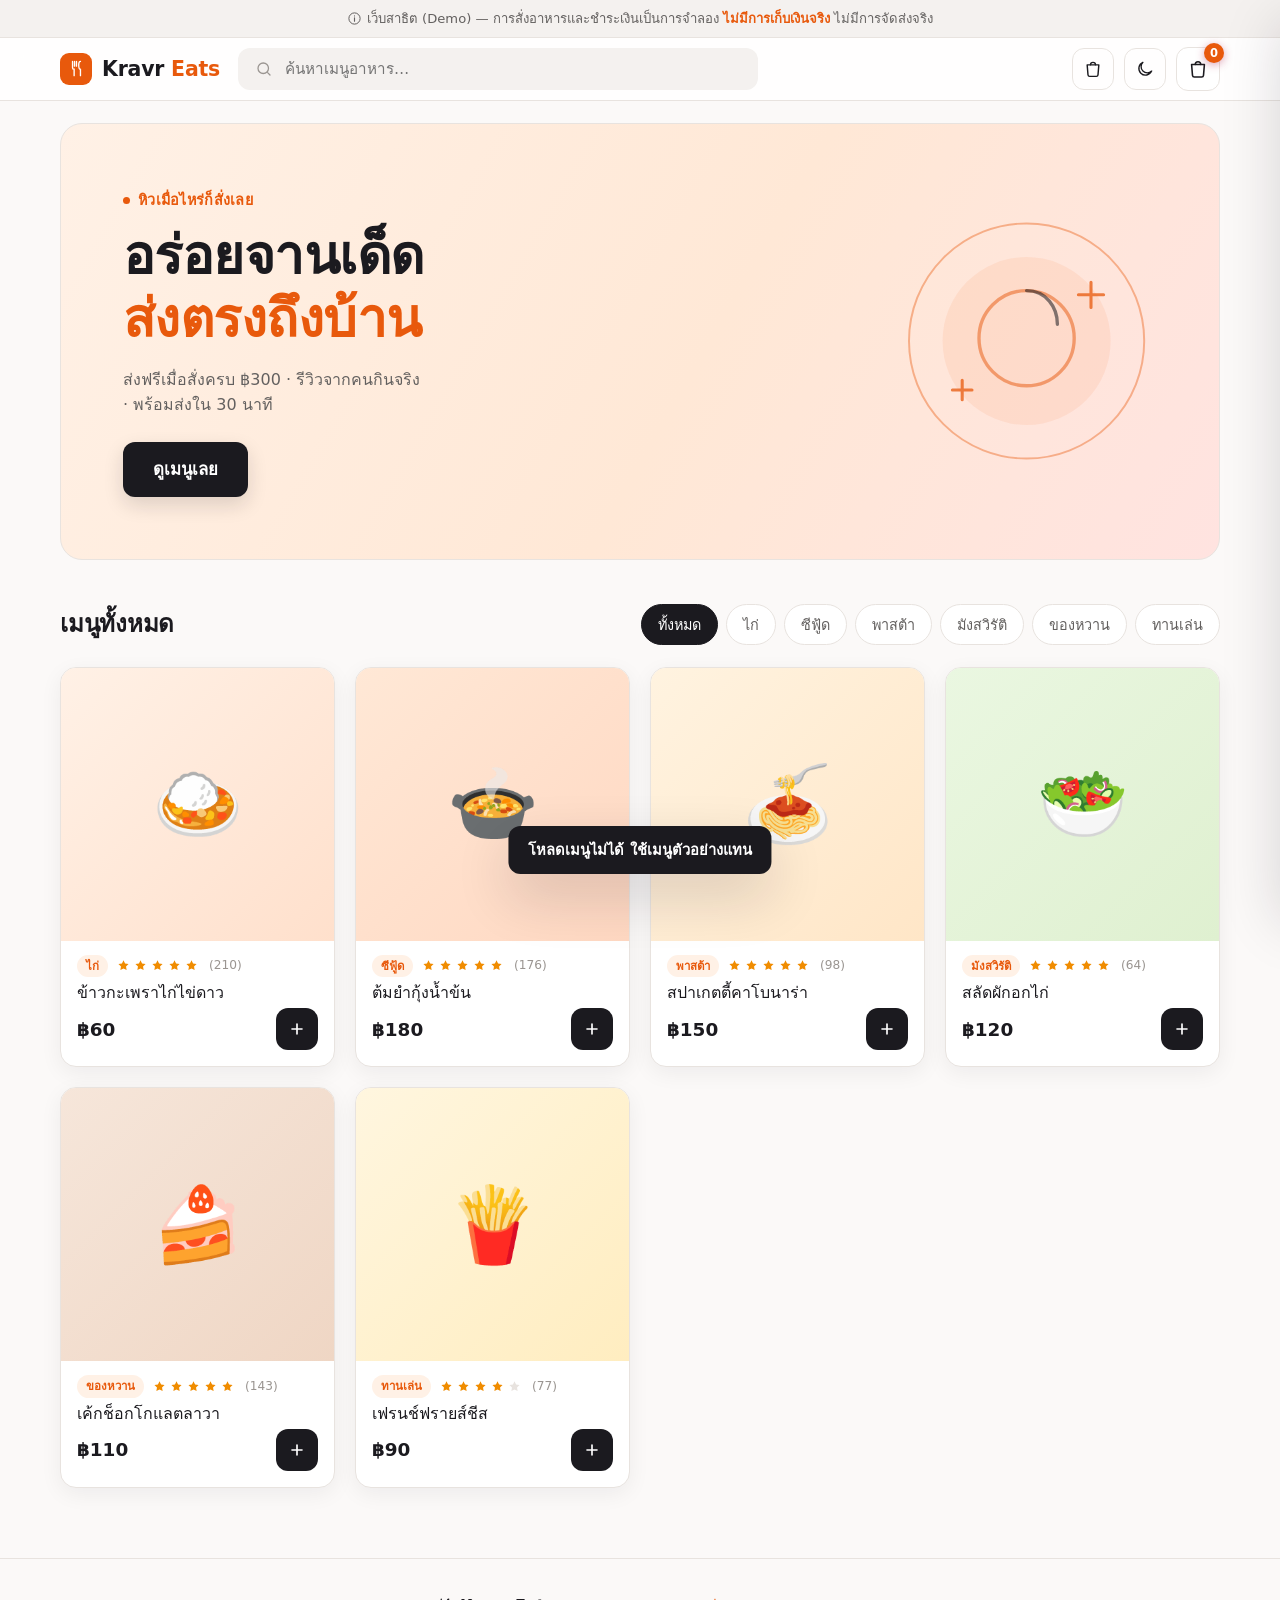
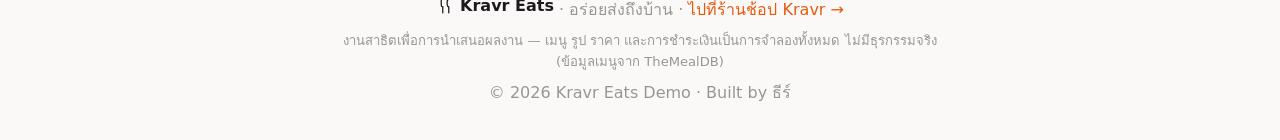
==== food.html @ 6f61c6dc "Add Kravr Eats — food ordering page with menu API and customer reviews - New food.html/food.css/food" ====
<!DOCTYPE html>
<html lang="th">
<head>
  <meta charset="UTF-8" />
  <meta name="viewport" content="width=device-width, initial-scale=1, viewport-fit=cover" />

  <meta http-equiv="Content-Security-Policy"
        content="default-src 'self';
                 script-src 'self' 'sha256-mTJ4cJaTm2Gw95GeXEpZdvEEY9ybh6FZu1bwcNE7QlY=';
                 style-src 'self' https://fonts.googleapis.com 'sha256-Ji1UslKBIeFAUjRU+6GY3Yak5Q/PdBpmBS4zdshiGfY=' 'sha256-94IHAwqZOHPP2ykTpic3GQDxOYct6jCHc4tEHx0JMi0=';
                 font-src https://fonts.gstatic.com;
                 img-src 'self' data: https://www.themealdb.com;
                 connect-src 'self' https://www.themealdb.com;
                 base-uri 'self';
                 form-action 'self';
                 object-src 'none'" />
  <meta name="referrer" content="strict-origin-when-cross-origin" />
  <meta name="color-scheme" content="light dark" />
  <meta name="theme-color" content="#ffffff" />

  <title>Kravr Eats — สั่งอาหารออนไลน์ ส่งถึงบ้าน</title>
  <meta name="description" content="Kravr Eats สั่งอาหารจากเมนูจานเด็ดทั่วโลก รีวิวได้จริง ส่งถึงบ้าน (เว็บสาธิต look & feel — ไม่มีการชำระเงินจริง)" />

  <link rel="icon" href="favicon.svg" type="image/svg+xml" />
  <link rel="preconnect" href="https://fonts.googleapis.com" />
  <link rel="preconnect" href="https://fonts.gstatic.com" crossorigin />
  <link rel="stylesheet"
        href="https://fonts.googleapis.com/css2?family=Prompt:wght@500;600;700&family=IBM+Plex+Sans+Thai:wght@400;500;600&display=swap" />
  <link rel="stylesheet" href="styles.css" />
  <link rel="stylesheet" href="food.css" />
  <script src="theme-init.js"></script>
  <script src="food.js" defer></script>
</head>
<body>
  <a class="skip-link" href="#menu">ข้ามไปยังเมนู</a>

  <div class="demo-bar"><svg viewBox="0 0 24 24" width="15" height="15" aria-hidden="true"><circle cx="12" cy="12" r="9" fill="none" stroke="currentColor" stroke-width="1.6"/><path d="M12 11v5.2M12 7.8h.01" stroke="currentColor" stroke-width="1.8" stroke-linecap="round"/></svg>เว็บสาธิต (Demo) — การสั่งอาหารและชำระเงินเป็นการจำลอง <strong>ไม่มีการเก็บเงินจริง</strong> ไม่มีการจัดส่งจริง</div>

  <header class="nav" id="nav">
    <div class="nav__inner">
      <a class="brand" href="#top" aria-label="Kravr Eats หน้าแรก">
        <span class="brand__mark brand__mark--eats" aria-hidden="true"><svg viewBox="0 0 24 24" aria-hidden="true"><path d="M7 3v8a2 2 0 0 0 2 2v8M9.5 3v6M12 3v6M12 3v0" fill="none" stroke="currentColor" stroke-width="1.7" stroke-linecap="round"/><path d="M17 3c-1.5 0-2.2 1.6-2.2 4.5S15.5 13 17 13v8" fill="none" stroke="currentColor" stroke-width="1.7" stroke-linecap="round" stroke-linejoin="round"/></svg></span>
        <span class="brand__name">Kravr <span class="brand__eats">Eats</span></span>
      </a>

      <div class="search">
        <svg width="18" height="18" viewBox="0 0 24 24" aria-hidden="true"><circle cx="11" cy="11" r="7" fill="none" stroke="currentColor" stroke-width="1.7"/><path d="m20 20-3.2-3.2" stroke="currentColor" stroke-width="1.7" stroke-linecap="round"/></svg>
        <input type="search" id="search" placeholder="ค้นหาเมนูอาหาร…" aria-label="ค้นหาอาหาร" autocomplete="off" />
      </div>

      <div class="nav__actions">
        <a class="icon-btn nav-link" href="index.html" aria-label="ไปที่ร้านช้อป Kravr" title="ร้านช้อป Kravr">
          <svg width="20" height="20" viewBox="0 0 24 24" aria-hidden="true"><path d="M5 7h14l-1 12a2 2 0 0 1-2 1.8H8A2 2 0 0 1 6 19L5 7Z" fill="none" stroke="currentColor" stroke-width="1.7" stroke-linejoin="round"/><path d="M9 7a3 3 0 0 1 6 0" fill="none" stroke="currentColor" stroke-width="1.7" stroke-linecap="round"/></svg>
        </a>
        <button class="icon-btn" type="button" data-theme-toggle aria-label="สลับโหมดสว่าง/มืด">
          <svg class="ic-sun" width="20" height="20" viewBox="0 0 24 24" aria-hidden="true"><circle cx="12" cy="12" r="4.2" fill="none" stroke="currentColor" stroke-width="1.6"/><path d="M12 2v2.5M12 19.5V22M2 12h2.5M19.5 12H22M4.9 4.9l1.8 1.8M17.3 17.3l1.8 1.8M19.1 4.9l-1.8 1.8M6.7 17.3l-1.8 1.8" stroke="currentColor" stroke-width="1.6" stroke-linecap="round"/></svg>
          <svg class="ic-moon" width="20" height="20" viewBox="0 0 24 24" aria-hidden="true"><path d="M20 14.5A8 8 0 1 1 9.5 4a6.3 6.3 0 0 0 10.5 10.5Z" fill="none" stroke="currentColor" stroke-width="1.6" stroke-linejoin="round"/></svg>
        </button>
        <button class="cart-btn" type="button" data-open-cart aria-label="เปิดตะกร้าอาหาร">
          <svg width="22" height="22" viewBox="0 0 24 24" aria-hidden="true"><path d="M5 7h14l-1 12a2 2 0 0 1-2 1.8H8A2 2 0 0 1 6 19L5 7Z" fill="none" stroke="currentColor" stroke-width="1.7" stroke-linejoin="round"/><path d="M9 7a3 3 0 0 1 6 0" fill="none" stroke="currentColor" stroke-width="1.7" stroke-linecap="round"/></svg>
          <span class="cart-btn__badge" data-cart-count hidden>0</span>
        </button>
      </div>
    </div>
  </header>

  <main id="top">
    <section class="hero">
      <div class="hero__text hero__text--eats">
        <span class="hero__eyebrow">หิวเมื่อไหร่ก็สั่งเลย</span>
        <h1 class="hero__title">อร่อยจานเด็ด<br /><span class="grad">ส่งตรงถึงบ้าน</span></h1>
        <p class="hero__sub">ส่งฟรีเมื่อสั่งครบ ฿300 · รีวิวจากคนกินจริง · พร้อมส่งใน 30 นาที</p>
        <a class="btn btn--lg" href="#menu">ดูเมนูเลย</a>
        <div class="hero__art hero__art--eats" aria-hidden="true">
          <svg viewBox="0 0 200 200">
            <circle class="ha-ring" cx="104" cy="100" r="84" />
            <circle class="ha-disc" cx="104" cy="100" r="60" />
            <circle class="ha-bag" cx="104" cy="98" r="34" />
            <path class="ha-handle" d="M104 64c14 0 22 12 22 24" />
            <path class="ha-spark" d="M150 58v18M141 67h18" />
            <path class="ha-spark2" d="M58 128v14M51 135h14" />
          </svg>
        </div>
      </div>
    </section>

    <section class="catalog" id="menu">
      <div class="catalog__head">
        <h2>เมนูทั้งหมด</h2>
        <div class="filters" role="tablist" aria-label="หมวดหมู่อาหาร" data-filters></div>
      </div>
      <div class="products" data-grid aria-live="polite"></div>
      <p class="empty-results" data-empty-results hidden>ไม่พบเมนูที่ตรงกับคำค้นหา — ลองคำอื่นดูอีกครั้งนะ</p>
    </section>
  </main>

  <footer class="footer">
    <p><span class="footer__brand"><svg viewBox="0 0 24 24" aria-hidden="true"><path d="M7 3v8a2 2 0 0 0 2 2v8" fill="none" stroke="currentColor" stroke-width="1.7" stroke-linecap="round"/><path d="M17 3c-1.5 0-2.2 1.6-2.2 4.5S15.5 13 17 13v8" fill="none" stroke="currentColor" stroke-width="1.7" stroke-linecap="round" stroke-linejoin="round"/></svg> <strong>Kravr Eats</strong></span> · อร่อยส่งถึงบ้าน · <a class="footer__link" href="index.html">ไปที่ร้านช้อป Kravr →</a></p>
    <p class="footer__fine">งานสาธิตเพื่อการนำเสนอผลงาน — เมนู รูป ราคา และการชำระเงินเป็นการจำลองทั้งหมด ไม่มีธุรกรรมจริง (ข้อมูลเมนูจาก TheMealDB)</p>
    <p>© <span data-year>2026</span> Kravr Eats Demo · Built by ธีร์</p>
  </footer>

  <!-- Cart drawer -->
  <div class="scrim" data-scrim hidden></div>
  <aside class="cart" data-cart aria-label="ตะกร้าอาหาร" aria-hidden="true">
    <div class="cart__head">
      <h2>ตะกร้าของคุณ</h2>
      <button class="icon-btn" type="button" data-close-cart aria-label="ปิดตะกร้า">
        <svg width="20" height="20" viewBox="0 0 24 24" aria-hidden="true"><path d="M6 6l12 12M18 6 6 18" stroke="currentColor" stroke-width="1.8" stroke-linecap="round"/></svg>
      </button>
    </div>

    <div class="ship-progress" data-ship-wrap>
      <p data-ship-text></p>
      <div class="ship-progress__bar"><span data-ship-bar></span></div>
    </div>

    <div class="cart__items" data-cart-items></div>

    <div class="cart__empty" data-cart-empty>
      <span aria-hidden="true"><svg viewBox="0 0 24 24" aria-hidden="true"><path d="M4 5h2l1.6 11.2A2 2 0 0 0 9.6 18h8.2a2 2 0 0 0 2-1.6L21 8H7" fill="none" stroke="currentColor" stroke-width="1.5" stroke-linecap="round" stroke-linejoin="round"/><circle cx="10" cy="21" r="1.3" fill="currentColor"/><circle cx="18" cy="21" r="1.3" fill="currentColor"/></svg></span>
      <p>ยังไม่มีอาหารในตะกร้า</p>
      <button class="btn btn--soft" type="button" data-close-cart>เลือกเมนูอาหาร</button>
    </div>

    <div class="cart__foot" data-cart-foot hidden>
      <div class="cart__row"><span>ยอดรวม</span><strong data-cart-subtotal>฿0</strong></div>
      <div class="cart__row cart__row--muted"><span>ค่าจัดส่ง</span><span data-cart-ship>—</span></div>
      <div class="cart__row cart__row--total"><span>รวมทั้งหมด</span><strong data-cart-total>฿0</strong></div>
      <button class="btn btn--block btn--lg" type="button" data-checkout>สั่งอาหารเลย</button>
    </div>
  </aside>

  <!-- Checkout modal -->
  <div class="modal" data-checkout-modal aria-hidden="true" role="dialog" aria-modal="true" aria-labelledby="co-title">
    <div class="modal__backdrop" data-close-checkout></div>
    <div class="modal__card">
      <div data-checkout-step="form">
        <div class="modal__head">
          <h2 id="co-title">สั่งอาหาร</h2>
          <button class="icon-btn" type="button" data-close-checkout aria-label="ปิด">
            <svg width="20" height="20" viewBox="0 0 24 24" aria-hidden="true"><path d="M6 6l12 12M18 6 6 18" stroke="currentColor" stroke-width="1.8" stroke-linecap="round"/></svg>
          </button>
        </div>
        <p class="modal__demo"><svg viewBox="0 0 24 24" aria-hidden="true"><rect x="5" y="10.5" width="14" height="9" rx="2" fill="none" stroke="currentColor" stroke-width="1.6"/><path d="M8 10.5V8a4 4 0 0 1 8 0v2.5" fill="none" stroke="currentColor" stroke-width="1.6" stroke-linecap="round"/></svg>โหมดสาธิต — ข้อมูลไม่ถูกส่งหรือบันทึกที่ใด และไม่มีการเรียกเก็บเงิน</p>

        <form data-checkout-form novalidate>
          <fieldset class="field-group">
            <legend>ที่อยู่จัดส่ง</legend>
            <label class="field"><span>ชื่อผู้รับ</span><input type="text" name="name" autocomplete="name" placeholder="เช่น สมชาย ใจดี" required /></label>
            <label class="field"><span>เบอร์โทร</span><input type="tel" name="phone" inputmode="tel" autocomplete="tel" placeholder="08x-xxx-xxxx" /></label>
            <label class="field"><span>ที่อยู่จัดส่ง</span><textarea name="address" rows="2" autocomplete="street-address" placeholder="บ้านเลขที่ ถนน แขวง/ตำบล เขต/อำเภอ จังหวัด รหัสไปรษณีย์" required></textarea></label>
            <label class="field"><span>หมายเหตุถึงร้าน (ถ้ามี)</span><input type="text" name="note" placeholder="เช่น ไม่เผ็ด / ไม่ใส่ผักชี" /></label>
          </fieldset>

          <fieldset class="field-group">
            <legend>วิธีชำระเงิน <span class="tag-demo">สาธิต</span></legend>
            <label class="pay"><input type="radio" name="pay" value="cod" checked /><span class="pay__ic" aria-hidden="true"><svg viewBox="0 0 24 24"><rect x="3" y="6.5" width="18" height="11" rx="2" fill="none" stroke="currentColor" stroke-width="1.6"/><circle cx="12" cy="12" r="2.4" fill="none" stroke="currentColor" stroke-width="1.6"/><path d="M6 9.5h.01M18 14.5h.01" stroke="currentColor" stroke-width="1.8" stroke-linecap="round"/></svg></span><span><strong>เก็บเงินปลายทาง (COD)</strong><small>จ่ายกับคนส่งเมื่อได้รับอาหาร</small></span></label>
            <label class="pay"><input type="radio" name="pay" value="promptpay" /><span class="pay__ic" aria-hidden="true"><svg viewBox="0 0 24 24"><rect x="4" y="4" width="6" height="6" rx="1" fill="none" stroke="currentColor" stroke-width="1.6"/><rect x="14" y="4" width="6" height="6" rx="1" fill="none" stroke="currentColor" stroke-width="1.6"/><rect x="4" y="14" width="6" height="6" rx="1" fill="none" stroke="currentColor" stroke-width="1.6"/><path d="M14 14.5h2.5V17M20 14v6M14.5 20H17" stroke="currentColor" stroke-width="1.6" stroke-linecap="round" stroke-linejoin="round"/></svg></span><span><strong>พร้อมเพย์ QR</strong><small>สาธิต</small></span></label>
          </fieldset>
        </form>
      </div>

      <div data-checkout-step="success" hidden>
        <div class="success">
          <div class="success__badge" aria-hidden="true"><svg viewBox="0 0 24 24"><path d="M5 12.5l4.5 4.5L19 7.5" fill="none" stroke="currentColor" stroke-width="2.4" stroke-linecap="round" stroke-linejoin="round"/></svg></div>
          <h2>สั่งอาหารสำเร็จ</h2>
          <p data-success-msg>ร้านกำลังเตรียมอาหารให้คุณ</p>
          <div class="success__order">
            <div><span>เลขที่ออเดอร์</span><strong data-order-no>#EAT-000000</strong></div>
            <div><span>ยอดชำระ</span><strong data-order-total>฿0</strong></div>
            <div><span>เวลาส่งโดยประมาณ</span><strong data-order-eta>30–40 นาที</strong></div>
          </div>
          <p class="success__note">(นี่คือการจำลอง — ไม่มีการเรียกเก็บเงินและจะไม่มีการจัดส่งจริง)</p>
          <button class="btn btn--block btn--lg" type="button" data-close-checkout>สั่งเมนูอื่นต่อ</button>
        </div>
      </div>

      <div class="modal__foot" data-checkout-foot>
        <div class="cart__row cart__row--total"><span>รวมทั้งหมด</span><strong data-co-total>฿0</strong></div>
        <button class="btn btn--block btn--lg" type="submit" form="" data-place-order>ยืนยันสั่งอาหาร</button>
      </div>
    </div>
  </div>

  <!-- Dish detail modal (with reviews) -->
  <div class="modal" data-dish-modal aria-hidden="true" role="dialog" aria-modal="true" aria-labelledby="dish-title">
    <div class="modal__backdrop" data-close-dish></div>
    <div class="modal__card detail" data-dish-content></div>
  </div>

  <div class="toast" data-toast aria-live="polite" hidden></div>
  <div class="confetti" data-confetti aria-hidden="true"></div>
</body>
</html>
---- styles.css ----
/* =========================================================
   Kravr — shopping demo (look & feel) · refined / professional
   ========================================================= */
:root {
  --bg: #fbf9f8; --surface: #ffffff; --surface-2: #f4f1ef; --line: #e8e3df;
  --ink: #1b1a1f; --dim: #63605f; --mute: #9a9591;
  --accent: #b4315a; --accent-2: #d9668a; --accent-soft: #fbeef2;
  --btn: #1b1a1f; --btn-fg: #ffffff; --btn-hover: #34323a;
  --ok: #2f9e6f; --warn: #c98a20; --star: #d9a441;
  --font-head: "Prompt", -apple-system, BlinkMacSystemFont, "Segoe UI", system-ui, sans-serif;
  --font: "IBM Plex Sans Thai", -apple-system, BlinkMacSystemFont, "Segoe UI", system-ui, sans-serif;
  --maxw: 1200px; --radius: 16px; --ease: cubic-bezier(0.22, 1, 0.36, 1);
  --shadow: 0 6px 22px rgba(24, 20, 28, 0.06); --shadow-lg: 0 22px 55px rgba(24, 20, 28, 0.16);
  --navh: 62px;
}
*, *::before, *::after { box-sizing: border-box; }
html { -webkit-text-size-adjust: 100%; }
body { margin: 0; font-family: var(--font); background: var(--bg); color: var(--ink); line-height: 1.6; -webkit-font-smoothing: antialiased; }
body.no-scroll { overflow: hidden; }
h1, h2, h3, h4 { font-family: var(--font-head); font-weight: 600; line-height: 1.2; margin: 0; }
p { margin: 0; }
a { color: inherit; text-decoration: none; }
button { font-family: inherit; }
ul { margin: 0; padding: 0; list-style: none; }
svg { display: block; }
:focus-visible { outline: 2px solid var(--accent); outline-offset: 2px; border-radius: 8px; }
.grad { color: var(--accent); }
.skip-link { position: fixed; top: -60px; left: 12px; z-index: 300; background: var(--ink); color: #fff; padding: 10px 16px; border-radius: 10px; transition: top 0.2s; }
.skip-link:focus { top: 12px; }

/* Buttons */
.btn { display: inline-flex; align-items: center; justify-content: center; gap: 8px; font-family: var(--font-head); font-weight: 600; font-size: 0.98rem; padding: 12px 24px; border: 0; border-radius: 12px; cursor: pointer; color: var(--btn-fg); background: var(--btn); box-shadow: 0 8px 20px rgba(24, 20, 28, 0.14); transition: transform 0.2s var(--ease), box-shadow 0.2s, background 0.2s; }
.btn:hover { transform: translateY(-2px); background: var(--btn-hover); box-shadow: 0 12px 26px rgba(24, 20, 28, 0.2); }
.btn:active { transform: translateY(0) scale(0.98); }
.btn--lg { padding: 14px 30px; font-size: 1.05rem; }
.btn--block { width: 100%; }
.btn--soft { background: var(--surface-2); color: var(--ink); box-shadow: none; }
.btn--soft:hover { background: var(--line); box-shadow: none; }
.icon-btn { width: 42px; height: 42px; border-radius: 12px; display: grid; place-items: center; background: transparent; color: var(--ink); border: 1px solid var(--line); cursor: pointer; transition: background 0.2s, transform 0.2s; }
.icon-btn:hover { background: var(--surface-2); }
.icon-btn .ic-sun { display: none; } .icon-btn .ic-moon { display: block; }

/* Demo bar */
.demo-bar { background: var(--surface-2); color: var(--dim); font-size: 0.82rem; text-align: center; padding: 8px 16px; border-bottom: 1px solid var(--line); }
.demo-bar strong { color: var(--accent); }
.demo-bar svg { display: inline-block; vertical-align: -3px; margin-right: 5px; }

/* Nav */
.nav { position: sticky; top: 0; z-index: 90; background: rgba(255,255,255,0.82); backdrop-filter: saturate(150%) blur(14px); -webkit-backdrop-filter: saturate(150%) blur(14px); border-bottom: 1px solid var(--line); }
.nav__inner { max-width: var(--maxw); margin: 0 auto; height: var(--navh); padding: 0 20px; display: flex; align-items: center; gap: 18px; }
.brand { display: inline-flex; align-items: center; gap: 10px; font-family: var(--font-head); font-weight: 700; font-size: 1.28rem; flex: none; }
.brand__mark { width: 32px; height: 32px; border-radius: 9px; background: var(--ink); color: #fff; display: grid; place-items: center; flex: none; }
.brand__mark svg { width: 19px; height: 19px; }
.brand__name { color: var(--ink); letter-spacing: -0.01em; }
.search { flex: 1; max-width: 520px; display: flex; align-items: center; gap: 10px; background: var(--surface-2); border: 1px solid transparent; border-radius: 12px; padding: 0 16px; color: var(--mute); height: 42px; transition: border-color 0.2s, background 0.2s; }
.search:focus-within { border-color: var(--ink); background: var(--surface); }
.search input { flex: 1; border: 0; background: transparent; font-family: var(--font); font-size: 0.95rem; color: var(--ink); outline: none; height: 100%; }
.nav__actions { display: flex; align-items: center; gap: 10px; margin-left: auto; }
.cart-btn { position: relative; width: 44px; height: 44px; border-radius: 12px; border: 1px solid var(--line); background: var(--surface); color: var(--ink); cursor: pointer; display: grid; place-items: center; transition: transform 0.2s, background 0.2s; }
.cart-btn:hover { background: var(--surface-2); }
.cart-btn__badge { position: absolute; top: -5px; right: -5px; min-width: 20px; height: 20px; padding: 0 5px; border-radius: 999px; background: var(--accent); color: #fff; font-size: 0.72rem; font-weight: 700; display: grid; place-items: center; box-shadow: 0 2px 8px rgba(180,49,90,.45); }
.cart-btn__badge.pop { animation: badgePop 0.4s var(--ease); }
@keyframes badgePop { 0%{transform:scale(0.4)} 60%{transform:scale(1.35)} 100%{transform:scale(1)} }

/* Hero */
.hero { max-width: var(--maxw); margin: 22px auto 0; padding: 0 20px; }
.hero__text { position: relative; overflow: hidden; border-radius: 22px; padding: clamp(30px, 6vw, 62px); border: 1px solid var(--line); background: linear-gradient(120deg, #f7f1ef 0%, #eef0f5 100%); }
.hero__eyebrow { display: inline-flex; align-items: center; gap: 8px; font-family: var(--font-head); font-weight: 600; font-size: 0.9rem; letter-spacing: 0.02em; color: var(--accent); }
.hero__eyebrow::before { content: ""; width: 7px; height: 7px; border-radius: 50%; background: var(--accent); }
.hero__title { font-size: clamp(1.9rem, 5vw, 3.3rem); font-weight: 700; margin: 12px 0 0; color: var(--ink); letter-spacing: -0.01em; }
.hero__sub { margin: 16px 0 24px; color: var(--dim); max-width: 30ch; }
.hero__art { position: absolute; right: 5%; top: 50%; transform: translateY(-50%); width: clamp(150px, 24vw, 280px); aspect-ratio: 1; pointer-events: none; }
.hero__art svg { width: 100%; height: 100%; animation: floaty 6s ease-in-out infinite; }
.ha-ring { fill: none; stroke: var(--accent); stroke-width: 1.4; opacity: 0.4; }
.ha-disc { fill: var(--accent); opacity: 0.08; }
.ha-bag, .ha-handle { fill: none; stroke: var(--ink); stroke-width: 2.4; stroke-linejoin: round; opacity: 0.55; }
.ha-handle { stroke-linecap: round; }
.ha-spark, .ha-spark2 { stroke: var(--accent); stroke-width: 2.2; stroke-linecap: round; opacity: 0.75; }
@keyframes floaty { 0%,100%{transform:translateY(0)} 50%{transform:translateY(-10px)} }

/* Catalog */
.catalog { max-width: var(--maxw); margin: 44px auto 0; padding: 0 20px 70px; }
.catalog__head { display: flex; flex-wrap: wrap; gap: 16px; align-items: center; justify-content: space-between; margin-bottom: 22px; }
.catalog__head h2 { font-size: 1.5rem; letter-spacing: -0.01em; }
.filters { display: flex; flex-wrap: wrap; gap: 8px; }
.filter { border: 1px solid var(--line); background: var(--surface); color: var(--dim); font-family: var(--font-head); font-weight: 500; font-size: 0.9rem; padding: 8px 16px; border-radius: 999px; cursor: pointer; transition: all 0.2s; white-space: nowrap; }
.filter:hover { border-color: var(--ink); color: var(--ink); }
.filter.is-active { background: var(--ink); color: #fff; border-color: var(--ink); }

.products { display: grid; grid-template-columns: repeat(4, 1fr); gap: 20px; }
.product { background: var(--surface); border: 1px solid var(--line); border-radius: var(--radius); overflow: hidden; display: flex; flex-direction: column; box-shadow: var(--shadow); transition: transform 0.25s var(--ease), box-shadow 0.25s, border-color 0.25s; }
.product:hover { transform: translateY(-5px); box-shadow: var(--shadow-lg); border-color: #ddd6d0; }
.product__img { aspect-ratio: 1 / 1; display: grid; place-items: center; font-size: clamp(3rem, 8vw, 4.6rem); position: relative; background: var(--surface-2); cursor: pointer; }
.product__tag { position: absolute; top: 12px; left: 12px; background: var(--accent); color: #fff; font-family: var(--font-head); font-weight: 600; font-size: 0.72rem; letter-spacing: 0.01em; padding: 4px 10px; border-radius: 8px; }
.product__fav { position: absolute; top: 10px; right: 10px; width: 34px; height: 34px; border-radius: 50%; border: 0; background: rgba(255,255,255,0.92); cursor: pointer; display: grid; place-items: center; color: var(--dim); transition: transform 0.2s, color 0.2s; box-shadow: 0 2px 6px rgba(24,20,28,.1); }
.product__fav svg { width: 18px; height: 18px; }
.product__fav svg path { fill: none; stroke: currentColor; stroke-width: 1.8; }
.product__fav:hover { transform: scale(1.12); color: var(--accent); }
.product__fav.is-fav { color: var(--accent); }
.product__fav.is-fav svg path { fill: currentColor; }
.product__body { padding: 14px 16px 16px; display: flex; flex-direction: column; gap: 6px; flex: 1; }
.product__name { font-family: var(--font-head); font-weight: 500; font-size: 1rem; }
.product__stars { display: inline-flex; align-items: center; gap: 2px; color: var(--star); }
.product__stars svg { width: 14px; height: 14px; }
.product__row { display: flex; align-items: center; justify-content: space-between; margin-top: auto; gap: 10px; }
.product__price { font-family: var(--font-head); font-weight: 700; font-size: 1.15rem; }
.product__price.is-sale { color: var(--accent); }
.product__price s { color: var(--mute); font-weight: 400; font-size: 0.85rem; margin-right: 6px; }
.add-btn { border: 0; background: var(--btn); color: var(--btn-fg); width: 42px; height: 42px; border-radius: 12px; cursor: pointer; display: grid; place-items: center; flex: none; transition: transform 0.2s, background 0.2s; }
.add-btn svg { width: 20px; height: 20px; }
.add-btn:hover { transform: translateY(-2px); background: var(--btn-hover); }
.add-btn:active { transform: scale(0.9); }
.empty-results { text-align: center; color: var(--dim); padding: 40px 0; }

/* Real product images */
.product__img > img { width: 100%; height: 100%; object-fit: cover; display: block; }
.citem__img > img { width: 100%; height: 100%; object-fit: cover; border-radius: 12px; }
.product__stock { font-size: 0.74rem; color: var(--ok); margin-top: 2px; }
.product__stock.low { color: var(--warn); }
.product__stock.out { color: var(--mute); }
.add-btn:disabled { opacity: 0.35; cursor: not-allowed; }

/* Star rating (SVG) */
.stars { display: inline-flex; align-items: center; gap: 2px; color: var(--star); }
.stars svg { width: 15px; height: 15px; }
.stars .st-empty { color: var(--line); }
:root[data-theme="dark"] .stars .st-empty { color: rgba(255,255,255,0.16); }

/* Loading skeletons */
.skeleton { background: var(--surface); border: 1px solid var(--line); border-radius: var(--radius); overflow: hidden; box-shadow: var(--shadow); }
.skeleton__img { aspect-ratio: 1 / 1; }
.skeleton__img, .sk-line { position: relative; background: var(--surface-2); overflow: hidden; }
.skeleton__img::after, .sk-line::after { content: ""; position: absolute; inset: 0; transform: translateX(-100%); background: linear-gradient(90deg, transparent, rgba(255,255,255,0.55), transparent); animation: shimmer 1.3s infinite; }
:root[data-theme="dark"] .skeleton__img::after, :root[data-theme="dark"] .sk-line::after { background: linear-gradient(90deg, transparent, rgba(255,255,255,0.08), transparent); }
@keyframes shimmer { to { transform: translateX(100%); } }
.sk-line { height: 12px; border-radius: 6px; margin: 12px 14px; }
.sk-line--sm { width: 45%; margin-bottom: 18px; }
.load-error { grid-column: 1 / -1; text-align: center; color: var(--dim); padding: 40px 20px; }
.load-error button { margin-top: 14px; }

/* Product detail modal */
.modal__card.detail { width: min(800px, 100%); padding: 0; overflow: hidden; }
.detail__close { position: absolute; top: 12px; right: 12px; z-index: 3; background: rgba(255,255,255,0.92); }
:root[data-theme="dark"] .detail__close { background: rgba(28,27,31,0.85); }
.detail__grid { display: grid; grid-template-columns: 1fr 1fr; }
.detail__media { background: var(--surface-2); padding: 22px; display: flex; flex-direction: column; gap: 12px; }
.detail__hero { aspect-ratio: 1 / 1; border-radius: 16px; overflow: hidden; background: #fff; display: grid; place-items: center; }
.detail__hero img { width: 100%; height: 100%; object-fit: contain; }
.detail__thumbs { display: flex; gap: 8px; flex-wrap: wrap; }
.detail__thumb { width: 54px; height: 54px; border-radius: 10px; overflow: hidden; border: 2px solid transparent; background: #fff; cursor: pointer; padding: 0; }
.detail__thumb.is-active { border-color: var(--accent); }
.detail__thumb img { width: 100%; height: 100%; object-fit: contain; }
.detail__info { padding: 26px; display: flex; flex-direction: column; }
.detail__cat { align-self: flex-start; background: var(--accent-soft); color: var(--accent); font-size: 0.74rem; font-weight: 600; padding: 4px 12px; border-radius: 999px; }
.detail__brand { color: var(--mute); font-size: 0.85rem; margin-top: 12px; }
.detail__title { font-size: 1.35rem; margin: 2px 0 8px; }
.detail__rating { display: flex; align-items: center; gap: 6px; }
.detail__rating small { color: var(--mute); }
.detail__price { font-family: var(--font-head); font-weight: 700; font-size: 1.7rem; margin: 16px 0; }
.detail__price s { color: var(--mute); font-weight: 400; font-size: 1rem; margin-right: 8px; }
.detail__desc { color: var(--dim); font-size: 0.94rem; line-height: 1.7; margin-bottom: 18px; }
.detail__foot { margin-top: auto; display: flex; gap: 12px; align-items: center; }
.qtybox { display: inline-flex; align-items: center; gap: 8px; background: var(--surface-2); border-radius: 999px; padding: 4px; flex: none; }
.qtybox .citem__qtynum { min-width: 26px; }
@media (max-width: 640px) {
  .modal__card.detail { max-height: 92vh; overflow-y: auto; }
  .detail__grid { grid-template-columns: 1fr; }
}

/* Footer */
.footer { border-top: 1px solid var(--line); text-align: center; padding: 34px 20px; color: var(--mute); }
.footer strong { color: var(--ink); }
.footer__brand { display: inline-flex; align-items: center; gap: 6px; color: var(--ink); }
.footer__brand svg { width: 18px; height: 18px; }
.footer__fine { font-size: 0.82rem; max-width: 620px; margin: 8px auto; }
.footer__link { color: var(--accent); font-weight: 500; }
.footer__link:hover { text-decoration: underline; }
.nav-link { text-decoration: none; }

/* Scrim */
.scrim { position: fixed; inset: 0; background: rgba(20, 16, 24, 0.5); backdrop-filter: blur(2px); z-index: 100; opacity: 0; transition: opacity 0.3s; }
.scrim.is-open { opacity: 1; }

/* Cart drawer */
.cart { position: fixed; top: 0; right: 0; height: 100%; width: min(420px, 92vw); background: var(--surface); z-index: 110; display: flex; flex-direction: column; box-shadow: var(--shadow-lg); transform: translateX(100%); transition: transform 0.35s var(--ease); }
.cart.is-open { transform: translateX(0); }
.cart__head { display: flex; align-items: center; justify-content: space-between; padding: 18px 20px; border-bottom: 1px solid var(--line); }
.cart__head h2 { font-size: 1.2rem; }
.ship-progress { padding: 14px 20px; border-bottom: 1px solid var(--line); font-size: 0.85rem; color: var(--dim); }
.ship-progress p { margin-bottom: 8px; }
.ship-progress strong { color: var(--accent); }
.ship-progress__bar { height: 8px; background: var(--surface-2); border-radius: 999px; overflow: hidden; }
.ship-progress__bar span { display: block; height: 100%; width: 0; background: var(--accent); border-radius: 999px; transition: width 0.5s var(--ease); }
.cart__items { flex: 1; overflow-y: auto; padding: 8px 20px; }
.citem { display: grid; grid-template-columns: 64px 1fr auto; gap: 12px; padding: 14px 0; border-bottom: 1px solid var(--line); align-items: center; }
.citem__img { width: 64px; height: 64px; border-radius: 12px; display: grid; place-items: center; font-size: 1.8rem; background: var(--surface-2); }
.citem__name { font-family: var(--font-head); font-weight: 500; font-size: 0.94rem; }
.citem__price { color: var(--dim); font-size: 0.85rem; margin-top: 2px; }
.citem__ctrls { display: inline-flex; align-items: center; gap: 8px; margin-top: 8px; background: var(--surface-2); border-radius: 999px; padding: 3px; }
.qty { width: 28px; height: 28px; border-radius: 50%; border: 0; background: var(--surface); color: var(--ink); cursor: pointer; display: grid; place-items: center; box-shadow: 0 1px 3px rgba(0,0,0,.08); transition: color 0.2s; }
.qty svg { width: 15px; height: 15px; }
.qty:hover { color: var(--accent); }
.citem__qtynum { min-width: 20px; text-align: center; font-weight: 600; font-size: 0.9rem; }
.citem__right { display: flex; flex-direction: column; align-items: flex-end; gap: 6px; }
.citem__total { font-family: var(--font-head); font-weight: 700; }
.citem__rm { border: 0; background: transparent; color: var(--mute); cursor: pointer; font-size: 0.78rem; }
.citem__rm:hover { color: var(--accent); }
.cart__empty { flex: 1; display: flex; flex-direction: column; align-items: center; justify-content: center; gap: 14px; color: var(--dim); text-align: center; padding: 20px; }
.cart__empty span { color: var(--mute); }
.cart__empty span svg { width: 52px; height: 52px; }
.cart__foot { padding: 18px 20px; border-top: 1px solid var(--line); background: var(--surface); }
.cart__row { display: flex; align-items: center; justify-content: space-between; margin-bottom: 8px; }
.cart__row--muted { color: var(--dim); font-size: 0.9rem; }
.cart__row--total { font-size: 1.1rem; margin: 10px 0 16px; }
.cart__row--total strong { font-family: var(--font-head); font-size: 1.3rem; }

/* Checkout modal */
.modal { position: fixed; inset: 0; z-index: 120; display: flex; align-items: center; justify-content: center; padding: 16px; }
.modal[aria-hidden="true"] { display: none; }
.modal__backdrop { position: absolute; inset: 0; background: rgba(20, 16, 24, 0.55); backdrop-filter: blur(3px); }
.modal__card { position: relative; width: min(560px, 100%); max-height: 92vh; overflow-y: auto; background: var(--surface); border-radius: 22px; box-shadow: var(--shadow-lg); padding: 24px; animation: modalIn 0.35s var(--ease); }
@keyframes modalIn { from { opacity: 0; transform: translateY(20px) scale(0.98); } to { opacity: 1; transform: none; } }
.modal__head { display: flex; align-items: center; justify-content: space-between; }
.modal__head h2 { font-size: 1.4rem; }
.modal__demo { display: flex; align-items: center; gap: 8px; margin: 12px 0 18px; font-size: 0.82rem; color: var(--accent); background: var(--accent-soft); border: 1px solid #f3d4de; border-radius: 12px; padding: 10px 14px; }
.modal__demo svg { width: 16px; height: 16px; flex: none; }
.field-group { border: 1px solid var(--line); border-radius: 16px; padding: 16px; margin-bottom: 16px; }
.field-group legend { font-family: var(--font-head); font-weight: 600; padding: 0 8px; font-size: 0.95rem; }
.tag-demo { font-family: var(--font); font-size: 0.68rem; color: var(--accent); background: var(--accent-soft); padding: 2px 8px; border-radius: 999px; margin-left: 4px; vertical-align: middle; }
.field { display: block; margin-bottom: 12px; }
.field:last-child { margin-bottom: 0; }
.field span { display: block; font-size: 0.85rem; color: var(--dim); margin-bottom: 6px; }
.field input, .field textarea { width: 100%; border: 1px solid var(--line); border-radius: 12px; padding: 11px 14px; font-family: var(--font); font-size: 0.95rem; background: var(--surface); color: var(--ink); resize: vertical; }
.field input:focus, .field textarea:focus { outline: none; border-color: var(--ink); }
.pay { display: flex; align-items: center; gap: 12px; padding: 12px; border: 1px solid var(--line); border-radius: 12px; margin-bottom: 8px; cursor: pointer; transition: border-color 0.2s, background 0.2s; }
.pay:last-child { margin-bottom: 0; }
.pay:has(input:checked) { border-color: var(--accent); background: var(--accent-soft); }
.pay input { accent-color: var(--accent); width: 18px; height: 18px; }
.pay__ic { color: var(--dim); display: grid; place-items: center; }
.pay__ic svg { width: 24px; height: 24px; }
.pay:has(input:checked) .pay__ic { color: var(--accent); }
.pay span:last-child { display: flex; flex-direction: column; }
.pay small { color: var(--mute); font-size: 0.78rem; }
.modal__foot { position: sticky; bottom: -24px; background: var(--surface); padding-top: 14px; margin-top: 4px; border-top: 1px solid var(--line); }

/* Success */
.success { text-align: center; padding: 20px 6px; }
.success__badge { width: 74px; height: 74px; border-radius: 50%; background: var(--ok); color: #fff; display: grid; place-items: center; margin: 0 auto 16px; animation: pop 0.5s var(--ease); }
.success__badge svg { width: 36px; height: 36px; }
@keyframes pop { 0%{transform:scale(0)} 60%{transform:scale(1.2)} 100%{transform:scale(1)} }
.success h2 { font-size: 1.6rem; }
.success__order { display: grid; gap: 10px; background: var(--surface-2); border-radius: 14px; padding: 16px; margin: 18px 0; text-align: left; }
.success__order div { display: flex; justify-content: space-between; }
.success__order span { color: var(--dim); font-size: 0.9rem; }
.success__order strong { font-family: var(--font-head); }
.success__note { font-size: 0.82rem; color: var(--mute); margin-bottom: 18px; }
.success__actions { display: grid; gap: 10px; margin-top: 4px; }

/* Login / account (simulated) */
.modal__card--sm { width: min(420px, 100%); }
.auth-remember { display: flex; align-items: center; gap: 8px; margin: 2px 0 14px; font-size: 0.9rem; color: var(--dim); cursor: pointer; }
.auth-remember input { accent-color: var(--accent); width: 16px; height: 16px; }
.auth-error { color: var(--accent); background: var(--accent-soft); border: 1px solid #f3d4de; border-radius: 10px; padding: 9px 12px; font-size: 0.85rem; margin-bottom: 12px; }
:root[data-theme="dark"] .auth-error { border-color: rgba(224,105,138,0.3); }
.auth-demo { margin-top: 16px; background: var(--surface-2); border-radius: 14px; padding: 14px 16px; }
.auth-demo__t { font-family: var(--font-head); font-weight: 600; font-size: 0.85rem; margin-bottom: 8px; }
.auth-demo__row { display: flex; justify-content: space-between; align-items: center; gap: 12px; margin-bottom: 6px; font-size: 0.85rem; color: var(--dim); }
.auth-demo__row code { font-family: ui-monospace, Menlo, Consolas, monospace; color: var(--ink); background: var(--surface); border: 1px solid var(--line); border-radius: 6px; padding: 2px 8px; font-size: 0.82rem; }
.auth-demo__fill { margin-top: 6px; width: 100%; border: 1px dashed var(--line); background: transparent; color: var(--accent); font-family: var(--font-head); font-weight: 500; border-radius: 10px; padding: 8px; cursor: pointer; transition: border-color 0.2s; }
.auth-demo__fill:hover { border-color: var(--accent); }
.auth-note { margin-top: 14px; font-size: 0.78rem; color: var(--mute); text-align: center; line-height: 1.6; }
.account { text-align: center; padding: 8px 4px 4px; display: grid; gap: 6px; }
.account__avatar { width: 64px; height: 64px; border-radius: 50%; background: var(--ink); color: #fff; font-family: var(--font-head); font-weight: 700; font-size: 1.6rem; display: grid; place-items: center; margin: 0 auto 6px; }
:root[data-theme="dark"] .account__avatar { background: var(--accent); }
.account__name { font-family: var(--font-head); font-weight: 600; font-size: 1.15rem; }
.account__email { color: var(--mute); font-size: 0.88rem; margin-bottom: 10px; }
.account .btn { margin-top: 2px; }
.account-btn.is-auth { background: var(--ink); border-color: var(--ink); color: #fff; }
:root[data-theme="dark"] .account-btn.is-auth { background: var(--accent); border-color: var(--accent); color: #fff; }
.account-btn__ini { font-family: var(--font-head); font-weight: 700; font-size: 0.95rem; }

/* Order tracking stepper */
.stepper { display: grid; grid-template-columns: repeat(4, 1fr); margin: 18px 0 4px; }
.step { position: relative; display: flex; flex-direction: column; align-items: center; text-align: center; gap: 8px; }
.step::before { content: ""; position: absolute; top: 17px; right: 50%; width: 100%; height: 2px; background: var(--line); z-index: 0; }
.step:first-child::before { display: none; }
.step.reached::before { background: var(--accent); }
.step__dot { position: relative; z-index: 1; width: 36px; height: 36px; border-radius: 50%; display: grid; place-items: center; background: var(--surface); color: var(--mute); border: 2px solid var(--line); transition: background 0.3s var(--ease), color 0.3s, border-color 0.3s; }
.step__dot svg { width: 19px; height: 19px; }
.step.done .step__dot { background: var(--accent); border-color: var(--accent); color: #fff; }
.step.active .step__dot { border-color: var(--accent); color: var(--accent); animation: stepPulse 1.7s ease-in-out infinite; }
@keyframes stepPulse { 0%,100% { box-shadow: 0 0 0 4px var(--accent-soft); } 50% { box-shadow: 0 0 0 8px var(--accent-soft); } }
.step__label { font-family: var(--font-head); font-weight: 500; font-size: 0.72rem; color: var(--mute); max-width: 10ch; line-height: 1.25; }
.step.reached .step__label { color: var(--ink); }

.track__meta { display: grid; gap: 8px; background: var(--surface-2); border-radius: 14px; padding: 14px 16px; margin-top: 14px; text-align: left; }
.track__meta > div { display: flex; justify-content: space-between; align-items: center; gap: 12px; }
.track__meta span { color: var(--dim); font-size: 0.85rem; }
.track__meta strong { font-family: var(--font-head); font-size: 0.9rem; }
.track__status { color: var(--accent); }

/* My Orders */
.orders__empty { text-align: center; color: var(--dim); padding: 40px 10px; }
.orders__empty span { color: var(--mute); display: inline-flex; }
.orders__empty span svg { width: 48px; height: 48px; }
.order-card { border: 1px solid var(--line); border-radius: 16px; padding: 16px 16px 14px; margin-bottom: 14px; }
.order-card:last-child { margin-bottom: 0; }
.order-card__head { display: flex; justify-content: space-between; align-items: flex-start; gap: 12px; }
.order-card__head strong { font-family: var(--font-head); }
.order-card__date { display: block; color: var(--mute); font-size: 0.8rem; margin-top: 2px; }
.order-card__pill { font-family: var(--font-head); font-weight: 600; font-size: 0.74rem; color: var(--accent); background: var(--accent-soft); padding: 5px 12px; border-radius: 999px; white-space: nowrap; }
.order-card__pill.done { color: var(--ok); background: rgba(47, 158, 111, 0.13); }
.order-card__items { display: flex; flex-wrap: wrap; gap: 8px; margin-top: 14px; }
.order-card__item { display: flex; align-items: center; gap: 7px; background: var(--surface-2); border-radius: 999px; padding: 4px 12px 4px 4px; font-size: 0.8rem; color: var(--dim); }
.order-card__item img { width: 26px; height: 26px; border-radius: 50%; object-fit: cover; }
.order-card__foot { display: flex; justify-content: space-between; align-items: center; margin-top: 14px; padding-top: 12px; border-top: 1px solid var(--line); }
.order-card__foot strong { font-family: var(--font-head); font-size: 1.1rem; }
@media (max-width: 460px) { .step__label { font-size: 0.64rem; } .step__dot { width: 32px; height: 32px; } .step::before { top: 15px; } }

/* Toast */
.toast { display: flex; align-items: center; gap: 8px; position: fixed; left: 50%; bottom: 26px; transform: translate(-50%, 20px); z-index: 200; background: var(--ink); color: #fff; font-size: 0.92rem; padding: 12px 20px; border-radius: 12px; box-shadow: var(--shadow-lg); opacity: 0; transition: opacity 0.3s, transform 0.3s var(--ease); max-width: 90vw; }
.toast.is-show { opacity: 1; transform: translate(-50%, 0); }
.toast strong { color: #fff; }
.toast svg { width: 17px; height: 17px; color: var(--accent-2); flex: none; }

/* Confetti */
.confetti { position: fixed; inset: 0; z-index: 130; pointer-events: none; overflow: hidden; }
.confetti span { position: absolute; top: -14px; width: 10px; height: 14px; border-radius: 2px; will-change: transform; animation: fall linear forwards; }
@keyframes fall { to { transform: translateY(105vh) rotate(720deg); } }

/* Responsive */
@media (max-width: 960px) { .products { grid-template-columns: repeat(3, 1fr); } }
@media (max-width: 760px) {
  .products { grid-template-columns: repeat(2, 1fr); }
  .search { max-width: none; }
  .hero__art { display: none; }
  .hero__sub { max-width: none; }
}
/* Compact nav: search drops to its own full-width row so actions never overflow */
@media (max-width: 600px) {
  .nav__inner { flex-wrap: wrap; height: auto; padding-top: 10px; padding-bottom: 10px; gap: 10px 12px; }
  .brand { order: 1; }
  .brand__name { display: none; }
  .nav__actions { order: 2; gap: 8px; }
  .search { order: 3; flex-basis: 100%; height: 44px; }
  .icon-btn, .cart-btn { width: 40px; height: 40px; }
  .product__price { font-size: 1.02rem; }
  .product__price s { font-size: 0.72rem; }
}
/* Below the 4-column desktop grid, stack the price above a full-width add
   button so any price length (incl. 6-digit watches) fits without clipping */
@media (max-width: 820px) {
  .product__row { flex-direction: column; align-items: stretch; gap: 10px; }
  .add-btn { width: 100%; height: 40px; }
}
@media (max-width: 460px) {
  .nav__inner { gap: 10px; padding: 0 14px; }
  .catalog { padding-left: 14px; padding-right: 14px; }
  .products { gap: 12px; }
  .product__body { padding: 12px; }
}

/* Dark theme */
:root[data-theme="dark"] {
  --bg: #141316; --surface: #1c1b1f; --surface-2: #26242a; --line: rgba(255,255,255,0.10);
  --ink: #f2f0ee; --dim: #b4afac; --mute: #86817d;
  --accent: #e0698a; --accent-2: #ed94ae; --accent-soft: rgba(224,105,138,0.14);
  --btn: #f2f0ee; --btn-fg: #1b1a1f; --btn-hover: #ffffff;
  --shadow: 0 6px 22px rgba(0,0,0,0.4); --shadow-lg: 0 22px 55px rgba(0,0,0,0.55);
}
:root[data-theme="dark"] .demo-bar { background: var(--surface-2); color: var(--dim); border-bottom-color: var(--line); }
:root[data-theme="dark"] .nav { background: rgba(20, 19, 22, 0.82); }
:root[data-theme="dark"] .brand__mark { background: var(--surface-2); color: var(--accent); }
:root[data-theme="dark"] .icon-btn .ic-sun { display: block; } :root[data-theme="dark"] .icon-btn .ic-moon { display: none; }
:root[data-theme="dark"] .hero__text { background: linear-gradient(120deg, #221f27, #1c2130); }
:root[data-theme="dark"] .cart-btn__badge { box-shadow: 0 2px 8px rgba(0,0,0,.5); }
:root[data-theme="dark"] .modal__demo { border-color: rgba(224,105,138,0.3); }
:root[data-theme="dark"] .product__tag { color: #fff; }
:root[data-theme="dark"] .product__fav { background: rgba(28,27,31,0.85); }

/* Reduced motion */
@media (prefers-reduced-motion: reduce) {
  *, *::before, *::after { animation-duration: 0.001ms !important; animation-iteration-count: 1 !important; transition-duration: 0.001ms !important; }
  .confetti { display: none; }
}
---- food.css ----
/* =========================================================
   Kravr Eats — food ordering (extends styles.css)
   Warm accent to set it apart from the shop.
   ========================================================= */
:root {
  --accent: #e8590c; --accent-2: #fd7e14; --accent-soft: #fff1e6; --star: #f08c00;
}
:root[data-theme="dark"] {
  --accent: #ff922b; --accent-2: #ffa94d; --accent-soft: rgba(255,146,43,0.15);
}

/* Brand */
.brand__mark--eats { background: var(--accent); }
:root[data-theme="dark"] .brand__mark--eats { background: var(--surface-2); color: var(--accent); }
.brand__eats { color: var(--accent); }

/* Nav link (to shop) */
.nav-link { text-decoration: none; }

/* Hero (warm) */
.hero__text--eats { background: linear-gradient(120deg, #fff1e6 0%, #ffe8d6 55%, #ffe3e0 100%); }
:root[data-theme="dark"] .hero__text--eats { background: linear-gradient(120deg, #2a1e17, #291b16 60%, #2a1720); }
.hero__art--eats .ha-bag { fill: none; stroke: var(--accent); opacity: 0.5; }
.hero__art--eats .ha-ring { stroke: var(--accent); }
.hero__art--eats .ha-disc { fill: var(--accent); }

/* Dish card extras (reuses .product) */
.product__meta { display: flex; align-items: center; gap: 8px; flex-wrap: wrap; font-size: 0.78rem; color: var(--mute); }
.product__cat { background: var(--accent-soft); color: var(--accent); font-weight: 600; padding: 2px 9px; border-radius: 999px; font-size: 0.72rem; }
.product__reviews { color: var(--mute); font-size: 0.76rem; margin-left: 2px; }

/* Dish detail */
.dish__area { color: var(--mute); font-size: 0.85rem; margin-top: 12px; }
.dish__ings { display: flex; flex-wrap: wrap; gap: 6px; margin: 4px 0 16px; }
.dish__ing { background: var(--surface-2); color: var(--dim); font-size: 0.78rem; padding: 4px 10px; border-radius: 999px; }
.dish__desc { color: var(--dim); font-size: 0.92rem; line-height: 1.75; margin-bottom: 16px; max-height: 8.2em; overflow: hidden; }

/* Reviews */
.dish-reviews { border-top: 1px solid var(--line); padding: 22px 26px 26px; }
.dish-reviews__head { display: flex; align-items: baseline; justify-content: space-between; gap: 12px; margin-bottom: 4px; }
.dish-reviews__head h3 { font-size: 1.1rem; }
.dish-reviews__avg { display: inline-flex; align-items: center; gap: 8px; }
.dish-reviews__avg .stars svg { width: 16px; height: 16px; }
.dish-reviews__avg strong { font-family: var(--font-head); font-size: 1.05rem; }
.dish-reviews__avg span { color: var(--mute); font-size: 0.82rem; }
.review-list { display: grid; gap: 14px; margin: 16px 0 20px; }
.review { display: grid; grid-template-columns: 40px 1fr; gap: 12px; }
.review__ava { width: 40px; height: 40px; border-radius: 50%; background: var(--accent-soft); color: var(--accent); display: grid; place-items: center; font-family: var(--font-head); font-weight: 700; }
.review__top { display: flex; align-items: center; gap: 8px; flex-wrap: wrap; }
.review__name { font-family: var(--font-head); font-weight: 600; font-size: 0.92rem; }
.review__date { color: var(--mute); font-size: 0.76rem; margin-left: auto; }
.review .stars svg { width: 13px; height: 13px; }
.review__text { color: var(--dim); font-size: 0.9rem; line-height: 1.6; margin-top: 3px; }
.review--mine { background: var(--accent-soft); border-radius: 12px; padding: 12px; margin: 0 -12px; }

/* Write a review */
.review-form { background: var(--surface-2); border-radius: 16px; padding: 16px; }
.review-form__t { font-family: var(--font-head); font-weight: 600; font-size: 0.95rem; margin-bottom: 12px; }
.stars-input { display: inline-flex; gap: 4px; margin-bottom: 12px; }
.stars-input button { border: 0; background: transparent; padding: 2px; cursor: pointer; color: var(--line); line-height: 0; transition: transform 0.1s; }
.stars-input button svg { width: 26px; height: 26px; }
.stars-input button.on { color: var(--star); }
.stars-input button:hover { transform: scale(1.15); }
.review-form .field { margin-bottom: 10px; }
.review-form textarea { min-height: 68px; }
.review-form__err { color: var(--accent); font-size: 0.82rem; margin-bottom: 10px; }

@media (max-width: 640px) {
  .dish-reviews { padding: 20px 18px 22px; }
}
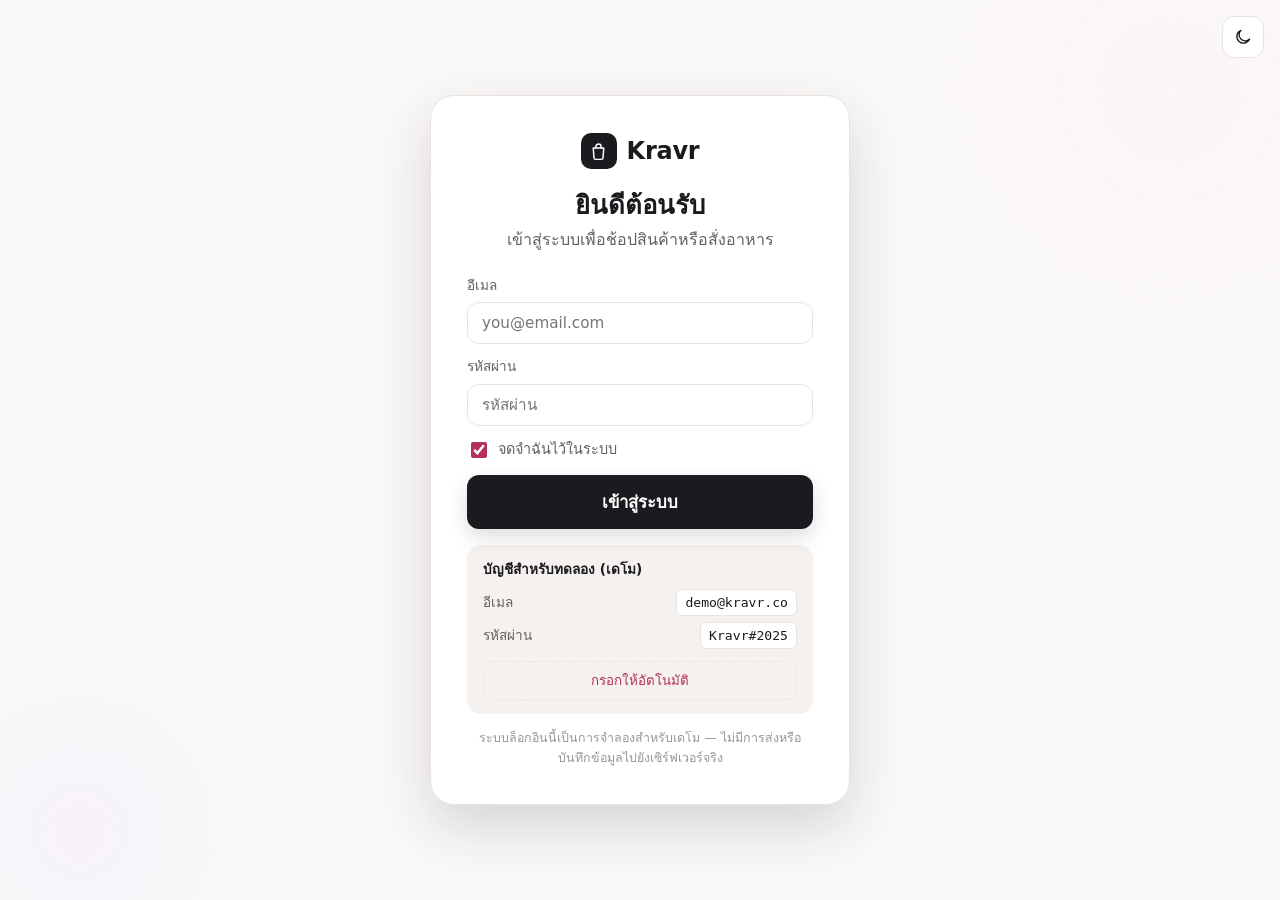
==== commit a8769b03: "Add login entry, service chooser hub, and GrabFood-style delivery tracking - New flow: index.html is" ====
--- a/food.html
+++ b/food.html
@@ -29,6 +29,7 @@
   <link rel="stylesheet" href="styles.css" />
   <link rel="stylesheet" href="food.css" />
   <script src="theme-init.js"></script>
+  <script src="auth-guard.js"></script>
   <script src="food.js" defer></script>
 </head>
 <body>
@@ -49,8 +50,8 @@
       </div>
 
       <div class="nav__actions">
-        <a class="icon-btn nav-link" href="index.html" aria-label="ไปที่ร้านช้อป Kravr" title="ร้านช้อป Kravr">
-          <svg width="20" height="20" viewBox="0 0 24 24" aria-hidden="true"><path d="M5 7h14l-1 12a2 2 0 0 1-2 1.8H8A2 2 0 0 1 6 19L5 7Z" fill="none" stroke="currentColor" stroke-width="1.7" stroke-linejoin="round"/><path d="M9 7a3 3 0 0 1 6 0" fill="none" stroke="currentColor" stroke-width="1.7" stroke-linecap="round"/></svg>
+        <a class="icon-btn nav-link" href="home.html" aria-label="หน้าหลัก (เลือกบริการ)" title="หน้าหลัก">
+          <svg width="20" height="20" viewBox="0 0 24 24" aria-hidden="true"><path d="M4 11l8-6 8 6M6 10v9h12v-9" fill="none" stroke="currentColor" stroke-width="1.7" stroke-linecap="round" stroke-linejoin="round"/></svg>
         </a>
         <button class="icon-btn" type="button" data-theme-toggle aria-label="สลับโหมดสว่าง/มืด">
           <svg class="ic-sun" width="20" height="20" viewBox="0 0 24 24" aria-hidden="true"><circle cx="12" cy="12" r="4.2" fill="none" stroke="currentColor" stroke-width="1.6"/><path d="M12 2v2.5M12 19.5V22M2 12h2.5M19.5 12H22M4.9 4.9l1.8 1.8M17.3 17.3l1.8 1.8M19.1 4.9l-1.8 1.8M6.7 17.3l-1.8 1.8" stroke="currentColor" stroke-width="1.6" stroke-linecap="round"/></svg>
@@ -95,7 +96,7 @@
   </main>
 
   <footer class="footer">
-    <p><span class="footer__brand"><svg viewBox="0 0 24 24" aria-hidden="true"><path d="M7 3v8a2 2 0 0 0 2 2v8" fill="none" stroke="currentColor" stroke-width="1.7" stroke-linecap="round"/><path d="M17 3c-1.5 0-2.2 1.6-2.2 4.5S15.5 13 17 13v8" fill="none" stroke="currentColor" stroke-width="1.7" stroke-linecap="round" stroke-linejoin="round"/></svg> <strong>Kravr Eats</strong></span> · อร่อยส่งถึงบ้าน · <a class="footer__link" href="index.html">ไปที่ร้านช้อป Kravr →</a></p>
+    <p><span class="footer__brand"><svg viewBox="0 0 24 24" aria-hidden="true"><path d="M7 3v8a2 2 0 0 0 2 2v8" fill="none" stroke="currentColor" stroke-width="1.7" stroke-linecap="round"/><path d="M17 3c-1.5 0-2.2 1.6-2.2 4.5S15.5 13 17 13v8" fill="none" stroke="currentColor" stroke-width="1.7" stroke-linecap="round" stroke-linejoin="round"/></svg> <strong>Kravr Eats</strong></span> · อร่อยส่งถึงบ้าน · <a class="footer__link" href="home.html">← หน้าหลัก</a> · <a class="footer__link" href="shop.html">ร้านช้อป Kravr →</a></p>
     <p class="footer__fine">งานสาธิตเพื่อการนำเสนอผลงาน — เมนู รูป ราคา และการชำระเงินเป็นการจำลองทั้งหมด ไม่มีธุรกรรมจริง (ข้อมูลเมนูจาก TheMealDB)</p>
     <p>© <span data-year>2026</span> Kravr Eats Demo · Built by ธีร์</p>
   </footer>
@@ -162,17 +163,68 @@
       </div>
 
       <div data-checkout-step="success" hidden>
-        <div class="success">
-          <div class="success__badge" aria-hidden="true"><svg viewBox="0 0 24 24"><path d="M5 12.5l4.5 4.5L19 7.5" fill="none" stroke="currentColor" stroke-width="2.4" stroke-linecap="round" stroke-linejoin="round"/></svg></div>
-          <h2>สั่งอาหารสำเร็จ</h2>
-          <p data-success-msg>ร้านกำลังเตรียมอาหารให้คุณ</p>
+        <div class="track">
+          <div class="track__bar">
+            <div><p class="track__eta-label">ถึงในอีกประมาณ</p><p class="track__eta" data-track-eta>—</p></div>
+            <span class="track__pill" data-track-status>กำลังเตรียม</span>
+          </div>
+
+          <div class="track__map" aria-label="แผนที่ติดตามไรเดอร์">
+            <svg viewBox="0 0 400 260" role="img" aria-hidden="true" preserveAspectRatio="xMidYMid slice">
+              <rect class="tm-bg" x="0" y="0" width="400" height="260" />
+              <g class="tm-blocks">
+                <rect x="30" y="30" width="70" height="46" rx="6"/><rect x="150" y="20" width="90" height="40" rx="6"/>
+                <rect x="285" y="35" width="80" height="52" rx="6"/><rect x="20" y="120" width="80" height="54" rx="6"/>
+                <rect x="150" y="150" width="70" height="60" rx="6"/><rect x="270" y="150" width="95" height="56" rx="6"/>
+                <rect x="120" y="95" width="60" height="34" rx="6"/>
+              </g>
+              <g class="tm-roads">
+                <path d="M0 100 H400"/><path d="M0 195 H400"/><path d="M115 0 V260"/><path d="M245 0 V260"/>
+              </g>
+              <path class="route" d="M50 215 C120 205 140 150 200 140 C260 130 295 92 350 58" />
+              <path class="route-done" data-route-done d="M50 215 C120 205 140 150 200 140 C260 130 295 92 350 58" />
+
+              <g transform="translate(50,215)">
+                <circle class="mk-store" r="15" />
+                <g class="mk-ico" transform="translate(-7,-7) scale(0.6)"><path d="M4 4h16l-1 5H5L4 4Z"/><path d="M6 9v10h12V9"/></g>
+              </g>
+              <g transform="translate(350,58)">
+                <circle class="mk-pulse" r="15" />
+                <circle class="mk-home" r="15" />
+                <g class="mk-ico" transform="translate(-8,-8) scale(0.66)"><path d="M3 11l9-7 9 7"/><path d="M5 9.5V20h14V9.5"/></g>
+              </g>
+
+              <g class="rider" data-rider transform="translate(50,215)">
+                <circle class="rider-dot" r="14" />
+                <g class="rider-ico">
+                  <circle cx="-5" cy="4" r="3"/><circle cx="6" cy="4" r="3"/>
+                  <path d="M-5 4h5l3-5h2"/><path d="M3 -1l2 5"/><path d="M7 -4h2l1 2"/>
+                </g>
+              </g>
+            </svg>
+          </div>
+
+          <div class="rider-card">
+            <div class="rider-card__ava" aria-hidden="true"><svg viewBox="0 0 24 24"><path d="M5 20a7 7 0 0 1 14 0" fill="none" stroke="currentColor" stroke-width="1.7" stroke-linecap="round"/><path d="M6.5 11a5.5 5.5 0 0 1 11 0v1h-11z" fill="none" stroke="currentColor" stroke-width="1.7" stroke-linejoin="round"/><path d="M9 12v-1a3 3 0 0 1 6 0v1" fill="none" stroke="currentColor" stroke-width="1.4"/></svg></div>
+            <div class="rider-card__info">
+              <p class="rider-card__name">สมชาย ก. <span class="rider-card__rate" aria-label="เรตติ้ง 4.9"><svg viewBox="0 0 24 24" aria-hidden="true"><path d="M12 3.6l2.5 5.06 5.6.82-4.05 3.94.96 5.58L12 16.98 6.99 19.02l.96-5.58L3.9 9.48l5.6-.82L12 3.6Z" fill="currentColor"/></svg>4.9</span></p>
+              <p class="rider-card__meta">Honda Wave · ทะเบียน กก 1234 · ไรเดอร์ของคุณ</p>
+            </div>
+            <div class="rider-card__actions">
+              <button class="rider-btn" type="button" data-rider-action aria-label="โทรหาไรเดอร์"><svg viewBox="0 0 24 24" aria-hidden="true"><path d="M6.5 4h3l1.5 4-2 1.5a11 11 0 0 0 5.5 5.5L16 17l4 1.5v3a1.5 1.5 0 0 1-1.6 1.5A16 16 0 0 1 3 6.6 1.5 1.5 0 0 1 4.5 5" fill="none" stroke="currentColor" stroke-width="1.7" stroke-linejoin="round"/></svg></button>
+              <button class="rider-btn" type="button" data-rider-action aria-label="แชทกับไรเดอร์"><svg viewBox="0 0 24 24" aria-hidden="true"><path d="M4 5h16v11H9l-5 4V5Z" fill="none" stroke="currentColor" stroke-width="1.7" stroke-linejoin="round"/></svg></button>
+            </div>
+          </div>
+
+          <ol class="track-steps" data-track-steps></ol>
+
           <div class="success__order">
             <div><span>เลขที่ออเดอร์</span><strong data-order-no>#EAT-000000</strong></div>
             <div><span>ยอดชำระ</span><strong data-order-total>฿0</strong></div>
-            <div><span>เวลาส่งโดยประมาณ</span><strong data-order-eta>30–40 นาที</strong></div>
-          </div>
-          <p class="success__note">(นี่คือการจำลอง — ไม่มีการเรียกเก็บเงินและจะไม่มีการจัดส่งจริง)</p>
-          <button class="btn btn--block btn--lg" type="button" data-close-checkout>สั่งเมนูอื่นต่อ</button>
+            <div><span>ส่งไปที่</span><strong data-order-addr>—</strong></div>
+          </div>
+          <p class="success__note">(นี่คือการจำลองสไตล์แอปส่งอาหาร — ไม่มีไรเดอร์และการจัดส่งจริง)</p>
+          <button class="btn btn--block btn--lg" type="button" data-close-checkout>เสร็จสิ้น · สั่งเมนูอื่น</button>
         </div>
       </div>
 
--- a/styles.css
+++ b/styles.css
@@ -279,6 +279,49 @@
 :root[data-theme="dark"] .account-btn.is-auth { background: var(--accent); border-color: var(--accent); color: #fff; }
 .account-btn__ini { font-family: var(--font-head); font-weight: 700; font-size: 0.95rem; }
 
+/* Auth pages (login + hub) */
+.auth-page { min-height: 100vh; min-height: 100dvh; position: relative; overflow-x: hidden; }
+.auth-page::before, .auth-page::after { content: ""; position: fixed; border-radius: 50%; filter: blur(70px); opacity: 0.5; z-index: 0; pointer-events: none; }
+.auth-page::before { width: 340px; height: 340px; background: radial-gradient(circle, var(--accent-soft), transparent 70%); top: -80px; right: -60px; }
+.auth-page::after { width: 300px; height: 300px; background: radial-gradient(circle, #e9e2ff, transparent 70%); bottom: -80px; left: -70px; }
+:root[data-theme="dark"] .auth-page::after { background: radial-gradient(circle, rgba(120,90,220,0.25), transparent 70%); }
+.auth-page__theme { position: fixed; top: 16px; right: 16px; z-index: 5; background: var(--surface); }
+.auth-shell { position: relative; z-index: 1; min-height: 100vh; min-height: 100dvh; display: grid; place-items: center; padding: 24px 16px; }
+.auth-card { width: 100%; max-width: 420px; background: var(--surface); border: 1px solid var(--line); border-radius: 24px; box-shadow: var(--shadow-lg); padding: clamp(24px, 5vw, 36px); }
+.auth-brand { display: flex; align-items: center; gap: 10px; justify-content: center; margin-bottom: 20px; }
+.auth-brand .brand__mark { width: 36px; height: 36px; border-radius: 10px; background: var(--ink); color: #fff; display: grid; place-items: center; }
+.auth-brand .brand__mark svg { width: 21px; height: 21px; }
+.auth-brand__name { font-family: var(--font-head); font-weight: 700; font-size: 1.5rem; letter-spacing: -0.01em; }
+.auth-title { text-align: center; font-size: 1.6rem; }
+.auth-sub { text-align: center; color: var(--dim); margin: 6px 0 22px; }
+.auth-form .field span { font-weight: 500; }
+.auth-page__theme .ic-sun { display: none; } .auth-page__theme .ic-moon { display: block; }
+:root[data-theme="dark"] .auth-page__theme .ic-sun { display: block; } :root[data-theme="dark"] .auth-page__theme .ic-moon { display: none; }
+
+/* Hub / chooser */
+.hub { width: 100%; max-width: 760px; }
+.hub__head { text-align: center; margin-bottom: 26px; }
+.hub__hi { color: var(--dim); }
+.hub__hi strong { color: var(--ink); font-family: var(--font-head); }
+.hub__title { font-size: clamp(1.6rem, 4vw, 2.2rem); margin: 6px 0 4px; }
+.hub__sub { color: var(--dim); }
+.hub__grid { display: grid; grid-template-columns: 1fr 1fr; gap: 18px; }
+.hub-card { position: relative; display: flex; flex-direction: column; gap: 8px; background: var(--surface); border: 1px solid var(--line); border-radius: 22px; padding: 26px; box-shadow: var(--shadow); transition: transform 0.25s var(--ease), box-shadow 0.25s, border-color 0.25s; overflow: hidden; }
+.hub-card::after { content: ""; position: absolute; inset: 0 0 auto auto; width: 150px; height: 150px; border-radius: 50%; background: var(--hub); opacity: 0.10; transform: translate(40%, -40%); }
+.hub-card:hover { transform: translateY(-6px); box-shadow: var(--shadow-lg); border-color: var(--hub); }
+.hub-card__ic { width: 56px; height: 56px; border-radius: 16px; background: var(--hub-soft); color: var(--hub); display: grid; place-items: center; position: relative; z-index: 1; }
+.hub-card__ic svg { width: 30px; height: 30px; }
+.hub-card__name { font-family: var(--font-head); font-weight: 700; font-size: 1.35rem; margin-top: 6px; position: relative; z-index: 1; }
+.hub-card__desc { color: var(--dim); font-size: 0.92rem; line-height: 1.6; position: relative; z-index: 1; }
+.hub-card__go { margin-top: auto; display: inline-flex; align-items: center; gap: 6px; font-family: var(--font-head); font-weight: 600; color: var(--hub); padding-top: 12px; position: relative; z-index: 1; }
+.hub-card--shop { --hub: #b4315a; --hub-soft: #fbeef2; }
+.hub-card--eats { --hub: #e8590c; --hub-soft: #fff1e6; }
+:root[data-theme="dark"] .hub-card--shop { --hub: #e0698a; --hub-soft: rgba(224,105,138,0.15); }
+:root[data-theme="dark"] .hub-card--eats { --hub: #ff922b; --hub-soft: rgba(255,146,43,0.15); }
+.hub__logout { display: block; margin: 26px auto 0; border: 1px solid var(--line); background: var(--surface); color: var(--dim); font-family: var(--font-head); font-weight: 500; font-size: 0.92rem; padding: 10px 22px; border-radius: 999px; cursor: pointer; transition: color 0.2s, border-color 0.2s; }
+.hub__logout:hover { color: var(--accent); border-color: var(--accent); }
+@media (max-width: 560px) { .hub__grid { grid-template-columns: 1fr; } }
+
 /* Order tracking stepper */
 .stepper { display: grid; grid-template-columns: repeat(4, 1fr); margin: 18px 0 4px; }
 .step { position: relative; display: flex; flex-direction: column; align-items: center; text-align: center; gap: 8px; }
--- a/food.css
+++ b/food.css
@@ -68,3 +68,56 @@
 @media (max-width: 640px) {
   .dish-reviews { padding: 20px 18px 22px; }
 }
+
+/* ---------- Delivery tracking (GrabFood-style) ---------- */
+.track { text-align: left; }
+.track__bar { display: flex; align-items: center; justify-content: space-between; gap: 12px; margin-bottom: 14px; }
+.track__eta-label { color: var(--dim); font-size: 0.82rem; }
+.track__eta { font-family: var(--font-head); font-weight: 700; font-size: 1.5rem; color: var(--accent); }
+.track__pill { font-family: var(--font-head); font-weight: 600; font-size: 0.78rem; color: var(--accent); background: var(--accent-soft); padding: 6px 14px; border-radius: 999px; white-space: nowrap; }
+.track__pill.done { color: var(--ok); background: rgba(47,158,111,0.13); }
+
+.track__map { border-radius: 18px; overflow: hidden; border: 1px solid var(--line); aspect-ratio: 400 / 260; background: var(--surface-2); }
+.track__map svg { width: 100%; height: 100%; display: block; }
+.tm-bg { fill: #e8f0e8; }
+:root[data-theme="dark"] .tm-bg { fill: #20242a; }
+.tm-blocks rect { fill: #dde8dd; }
+:root[data-theme="dark"] .tm-blocks rect { fill: #2a2f36; }
+.tm-roads path { stroke: #ffffff; stroke-width: 9; stroke-linecap: round; fill: none; }
+:root[data-theme="dark"] .tm-roads path { stroke: #171a1f; }
+.route { fill: none; stroke: var(--mute); stroke-width: 3.5; stroke-linecap: round; opacity: 0.4; stroke-dasharray: 2 7; }
+.route-done { fill: none; stroke: var(--accent); stroke-width: 3.5; stroke-linecap: round; }
+.mk-store { fill: var(--ink); }
+.mk-home { fill: var(--accent); }
+.mk-ico { fill: none; stroke: #fff; stroke-width: 2.4; stroke-linecap: round; stroke-linejoin: round; }
+.mk-pulse { fill: var(--accent); opacity: 0.4; transform-origin: center; animation: mkpulse 2s ease-out infinite; }
+@keyframes mkpulse { 0% { transform: scale(1); opacity: 0.4; } 70% { transform: scale(2.4); opacity: 0; } 100% { opacity: 0; } }
+.rider { transition: transform 0.95s linear; }
+.rider-dot { fill: var(--accent); stroke: #fff; stroke-width: 2; }
+.rider-ico { fill: none; stroke: #fff; stroke-width: 1.5; stroke-linecap: round; stroke-linejoin: round; }
+
+.rider-card { display: flex; align-items: center; gap: 12px; background: var(--surface-2); border-radius: 16px; padding: 12px 14px; margin-top: 14px; }
+.rider-card__ava { width: 46px; height: 46px; border-radius: 50%; background: var(--surface); color: var(--accent); display: grid; place-items: center; flex: none; box-shadow: 0 2px 6px rgba(0,0,0,0.08); }
+.rider-card__ava svg { width: 26px; height: 26px; }
+.rider-card__info { flex: 1; min-width: 0; }
+.rider-card__name { font-family: var(--font-head); font-weight: 600; display: flex; align-items: center; gap: 8px; }
+.rider-card__rate { display: inline-flex; align-items: center; gap: 3px; color: var(--star); font-size: 0.85rem; font-weight: 600; }
+.rider-card__rate svg { width: 14px; height: 14px; }
+.rider-card__meta { color: var(--mute); font-size: 0.8rem; margin-top: 2px; overflow: hidden; text-overflow: ellipsis; white-space: nowrap; }
+.rider-card__actions { display: flex; gap: 8px; flex: none; }
+.rider-btn { width: 40px; height: 40px; border-radius: 50%; border: 1px solid var(--line); background: var(--surface); color: var(--accent); cursor: pointer; display: grid; place-items: center; transition: background 0.2s; }
+.rider-btn:hover { background: var(--accent-soft); }
+.rider-btn svg { width: 19px; height: 19px; }
+
+.track-steps { list-style: none; margin: 18px 0 6px; padding: 0; }
+.track-steps li { position: relative; padding: 0 0 16px 30px; color: var(--mute); font-size: 0.9rem; }
+.track-steps li:last-child { padding-bottom: 0; }
+.track-steps li::before { content: ""; position: absolute; left: 7px; top: 16px; bottom: -2px; width: 2px; background: var(--line); }
+.track-steps li:last-child::before { display: none; }
+.track-steps li::after { content: ""; position: absolute; left: 0; top: 2px; width: 16px; height: 16px; border-radius: 50%; border: 2px solid var(--line); background: var(--surface); }
+.track-steps li.done { color: var(--ink); }
+.track-steps li.done::before { background: var(--accent); }
+.track-steps li.done::after { border-color: var(--accent); background: var(--accent); }
+.track-steps li.active { color: var(--ink); font-family: var(--font-head); font-weight: 600; }
+.track-steps li.active::after { border-color: var(--accent); box-shadow: 0 0 0 4px var(--accent-soft); }
+.track-steps li small { display: block; color: var(--mute); font-weight: 400; font-size: 0.78rem; font-family: var(--font); margin-top: 1px; }
